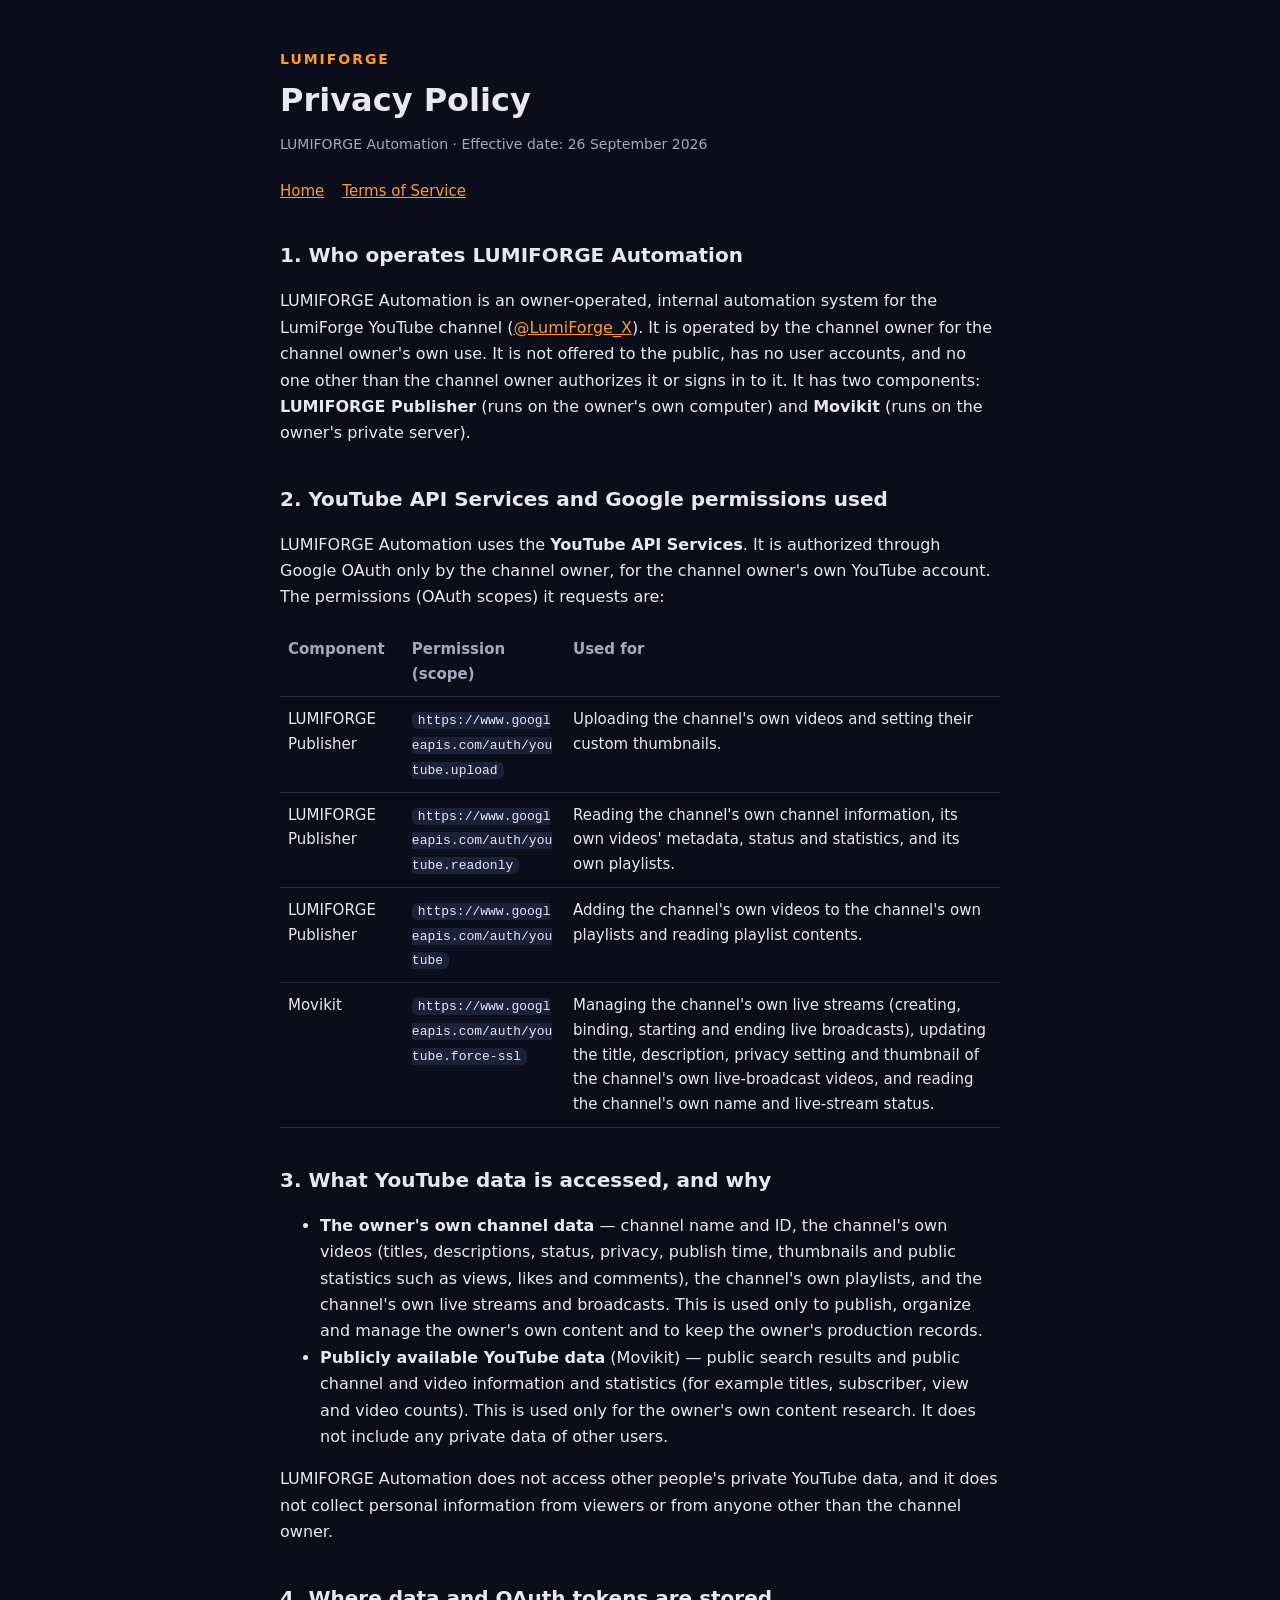
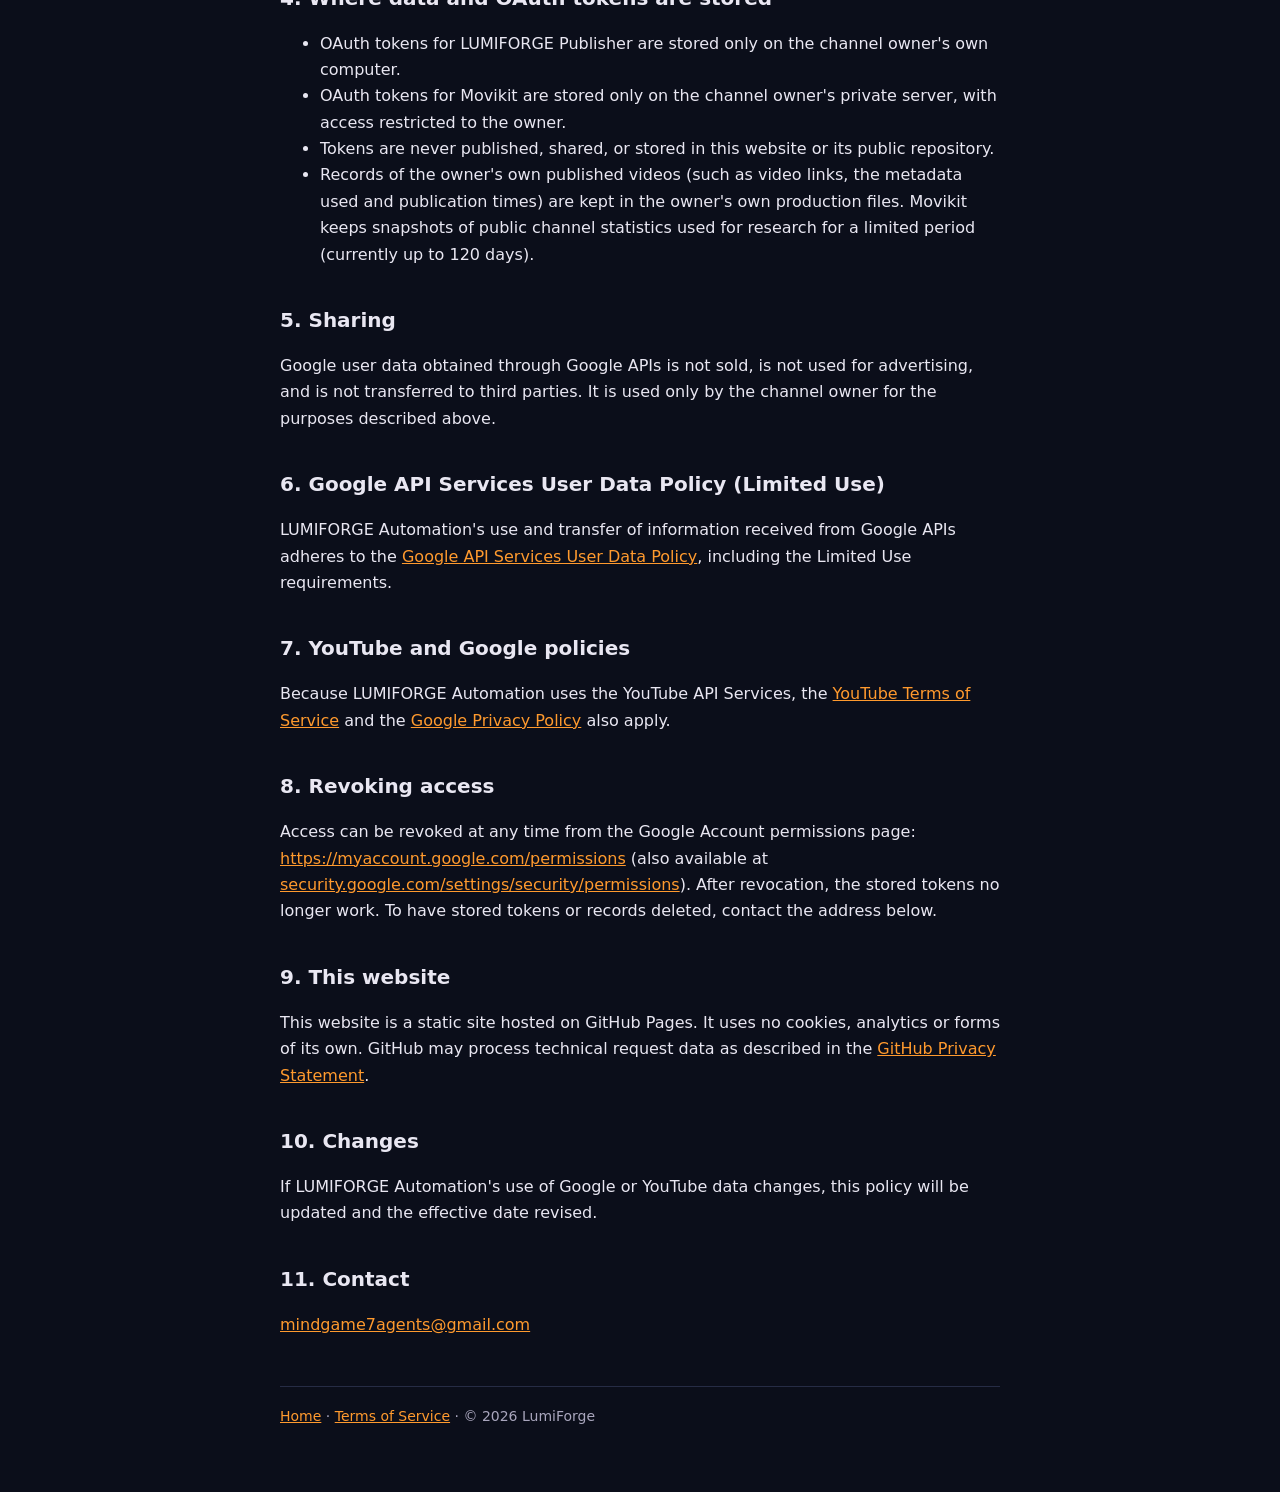
==== privacy.html @ c44c8391 "Add LUMIFORGE Automation homepage, privacy policy and terms (GitHub Pages)" ====
<!doctype html>
<html lang="en">
<head>
<meta charset="utf-8">
<meta name="viewport" content="width=device-width, initial-scale=1">
<title>Privacy Policy — LUMIFORGE Automation</title>
<link rel="stylesheet" href="assets/style.css">
</head>
<body>
<div class="wrap">
<header>
  <div class="brand"><a href="./" style="text-decoration:none;color:inherit">LUMIFORGE</a></div>
  <h1>Privacy Policy</h1>
  <p class="muted">LUMIFORGE Automation · Effective date: 26 September 2026</p>
  <nav><a href="./">Home</a><a href="terms.html">Terms of Service</a></nav>
</header>

<main>
<h2>1. Who operates LUMIFORGE Automation</h2>
<p>LUMIFORGE Automation is an owner-operated, internal automation system for the LumiForge YouTube channel
(<a href="https://www.youtube.com/@LumiForge_X">@LumiForge_X</a>). It is operated by the channel owner for the channel
owner's own use. It is not offered to the public, has no user accounts, and no one other than the channel owner
authorizes it or signs in to it. It has two components: <strong>LUMIFORGE Publisher</strong> (runs on the owner's own
computer) and <strong>Movikit</strong> (runs on the owner's private server).</p>

<h2>2. YouTube API Services and Google permissions used</h2>
<p>LUMIFORGE Automation uses the <strong>YouTube API Services</strong>. It is authorized through Google OAuth only by
the channel owner, for the channel owner's own YouTube account. The permissions (OAuth scopes) it requests are:</p>
<table>
<tr><th>Component</th><th>Permission (scope)</th><th>Used for</th></tr>
<tr><td>LUMIFORGE Publisher</td><td><code>https://www.googleapis.com/auth/youtube.upload</code></td>
<td>Uploading the channel's own videos and setting their custom thumbnails.</td></tr>
<tr><td>LUMIFORGE Publisher</td><td><code>https://www.googleapis.com/auth/youtube.readonly</code></td>
<td>Reading the channel's own channel information, its own videos' metadata, status and statistics, and its own playlists.</td></tr>
<tr><td>LUMIFORGE Publisher</td><td><code>https://www.googleapis.com/auth/youtube</code></td>
<td>Adding the channel's own videos to the channel's own playlists and reading playlist contents.</td></tr>
<tr><td>Movikit</td><td><code>https://www.googleapis.com/auth/youtube.force-ssl</code></td>
<td>Managing the channel's own live streams (creating, binding, starting and ending live broadcasts), updating the
title, description, privacy setting and thumbnail of the channel's own live-broadcast videos, and reading the
channel's own name and live-stream status.</td></tr>
</table>

<h2>3. What YouTube data is accessed, and why</h2>
<ul>
<li><strong>The owner's own channel data</strong> — channel name and ID, the channel's own videos (titles,
descriptions, status, privacy, publish time, thumbnails and public statistics such as views, likes and comments),
the channel's own playlists, and the channel's own live streams and broadcasts. This is used only to publish,
organize and manage the owner's own content and to keep the owner's production records.</li>
<li><strong>Publicly available YouTube data</strong> (Movikit) — public search results and public channel and video
information and statistics (for example titles, subscriber, view and video counts). This is used only for the
owner's own content research. It does not include any private data of other users.</li>
</ul>
<p>LUMIFORGE Automation does not access other people's private YouTube data, and it does not collect personal
information from viewers or from anyone other than the channel owner.</p>

<h2>4. Where data and OAuth tokens are stored</h2>
<ul>
<li>OAuth tokens for LUMIFORGE Publisher are stored only on the channel owner's own computer.</li>
<li>OAuth tokens for Movikit are stored only on the channel owner's private server, with access restricted to the owner.</li>
<li>Tokens are never published, shared, or stored in this website or its public repository.</li>
<li>Records of the owner's own published videos (such as video links, the metadata used and publication times) are kept
in the owner's own production files. Movikit keeps snapshots of public channel statistics used for research for a
limited period (currently up to 120 days).</li>
</ul>

<h2>5. Sharing</h2>
<p>Google user data obtained through Google APIs is not sold, is not used for advertising, and is not transferred to
third parties. It is used only by the channel owner for the purposes described above.</p>

<h2>6. Google API Services User Data Policy (Limited Use)</h2>
<p>LUMIFORGE Automation's use and transfer of information received from Google APIs adheres to the
<a href="https://developers.google.com/terms/api-services-user-data-policy">Google API Services User Data Policy</a>,
including the Limited Use requirements.</p>

<h2>7. YouTube and Google policies</h2>
<p>Because LUMIFORGE Automation uses the YouTube API Services, the
<a href="https://www.youtube.com/t/terms">YouTube Terms of Service</a> and the
<a href="https://policies.google.com/privacy">Google Privacy Policy</a> also apply.</p>

<h2>8. Revoking access</h2>
<p>Access can be revoked at any time from the Google Account permissions page:
<a href="https://myaccount.google.com/permissions">https://myaccount.google.com/permissions</a>
(also available at <a href="https://security.google.com/settings/security/permissions">security.google.com/settings/security/permissions</a>).
After revocation, the stored tokens no longer work. To have stored tokens or records deleted, contact the address below.</p>

<h2>9. This website</h2>
<p>This website is a static site hosted on GitHub Pages. It uses no cookies, analytics or forms of its own. GitHub may
process technical request data as described in the
<a href="https://docs.github.com/en/site-policy/privacy-policies/github-general-privacy-statement">GitHub Privacy Statement</a>.</p>

<h2>10. Changes</h2>
<p>If LUMIFORGE Automation's use of Google or YouTube data changes, this policy will be updated and the effective date revised.</p>

<h2>11. Contact</h2>
<p><a href="mailto:mindgame7agents@gmail.com">mindgame7agents@gmail.com</a></p>
</main>

<footer class="muted"><a href="./">Home</a> · <a href="terms.html">Terms of Service</a> · © 2026 LumiForge</footer>
</div>
</body>
</html>
---- assets/style.css ----
:root { --bg: #0b0e1a; --panel: #121729; --text: #e9e7f2; --muted: #a9a6bd; --accent: #ff9a2e; --line: #262c45; }
* { box-sizing: border-box; }
html { -webkit-text-size-adjust: 100%; }
body { margin: 0; background: var(--bg); color: var(--text);
  font: 16px/1.65 system-ui, -apple-system, "Segoe UI", Roboto, "Noto Sans KR", sans-serif; }
.wrap { max-width: 760px; margin: 0 auto; padding: 48px 20px 64px; }
header .brand { font-weight: 800; letter-spacing: .14em; font-size: 14px; color: var(--accent); }
h1 { font-size: 32px; line-height: 1.2; margin: 10px 0 8px; }
h2 { font-size: 20px; margin: 36px 0 8px; }
p, li { color: var(--text); }
.muted { color: var(--muted); font-size: 14px; }
a { color: var(--accent); }
nav { display: flex; gap: 18px; flex-wrap: wrap; margin: 22px 0 8px; font-size: 15px; }
.card { background: var(--panel); border: 1px solid var(--line); border-radius: 12px; padding: 18px 20px; margin: 16px 0; }
table { width: 100%; border-collapse: collapse; font-size: 15px; }
th, td { text-align: left; vertical-align: top; padding: 10px 8px; border-bottom: 1px solid var(--line); }
th { color: var(--muted); font-weight: 600; }
code { font-size: 13px; background: #1b2138; padding: 1px 6px; border-radius: 6px; word-break: break-all; }
footer { margin-top: 48px; padding-top: 18px; border-top: 1px solid var(--line); }
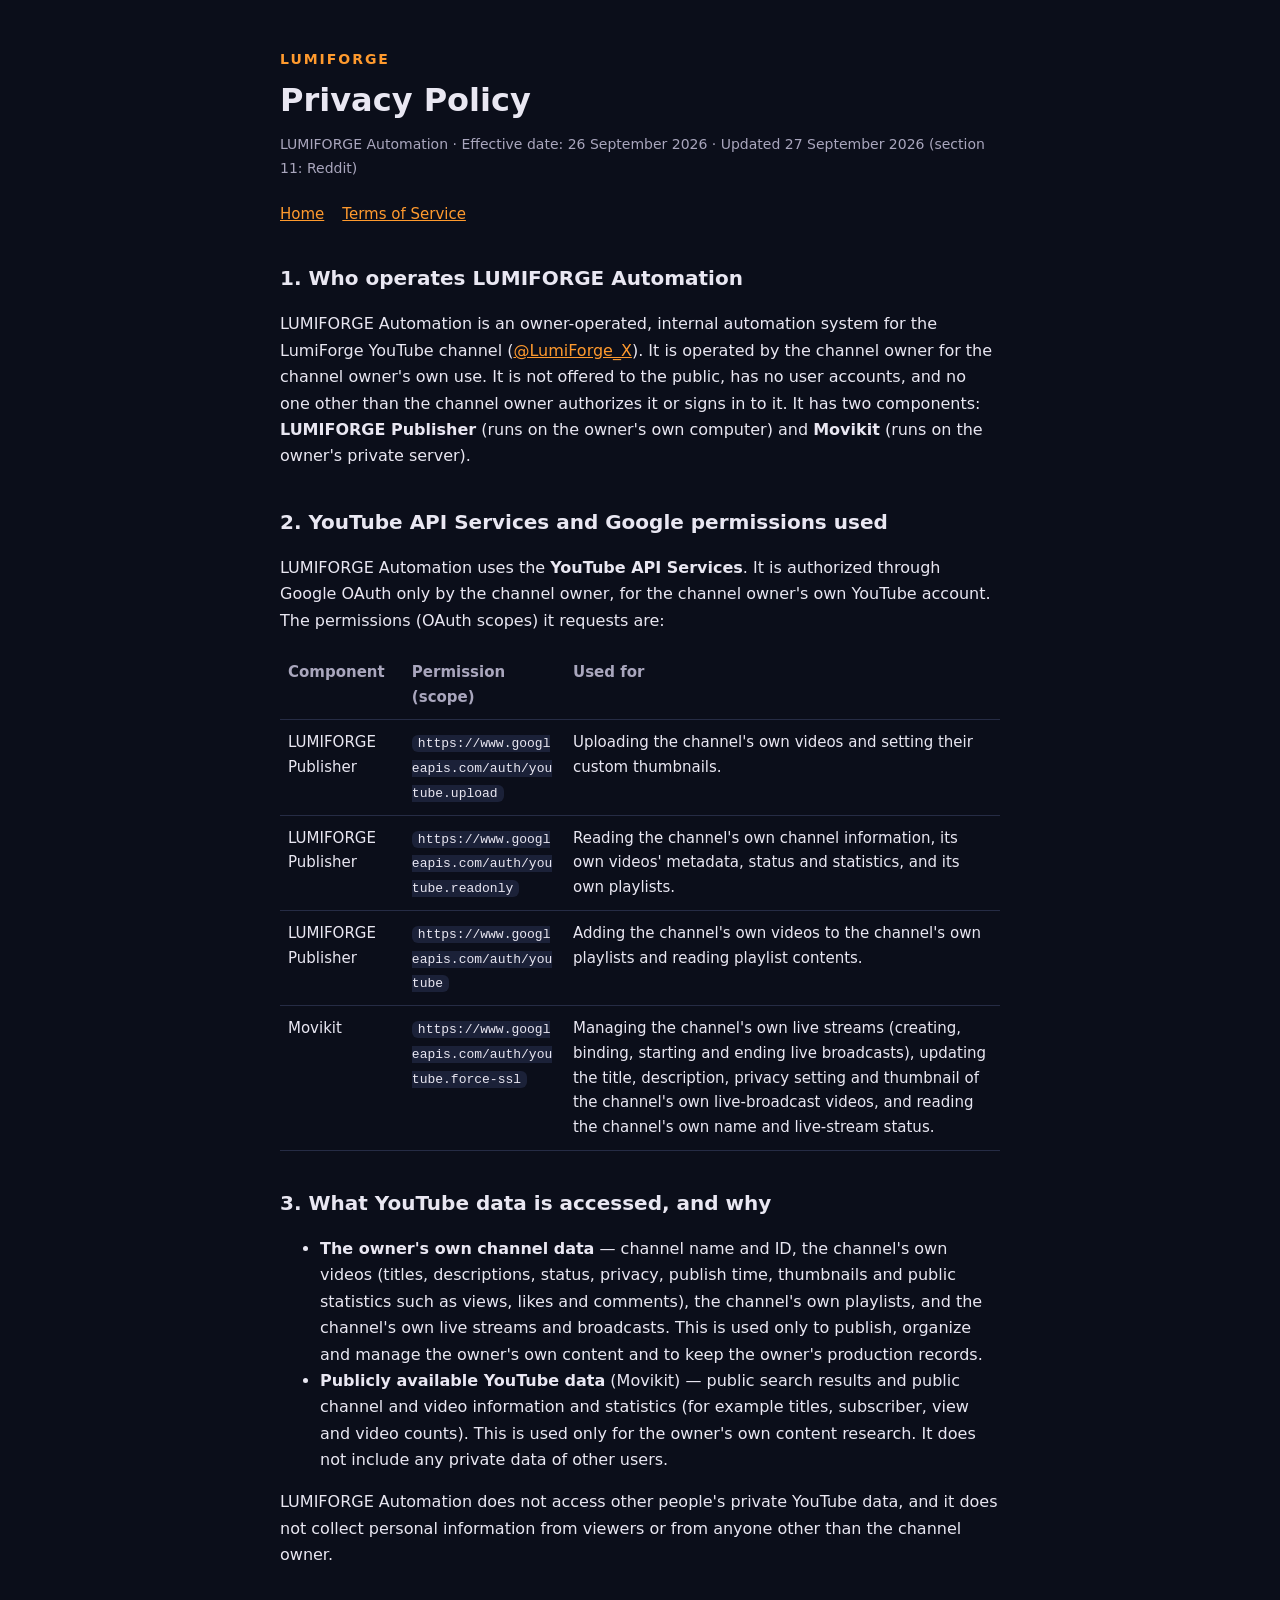
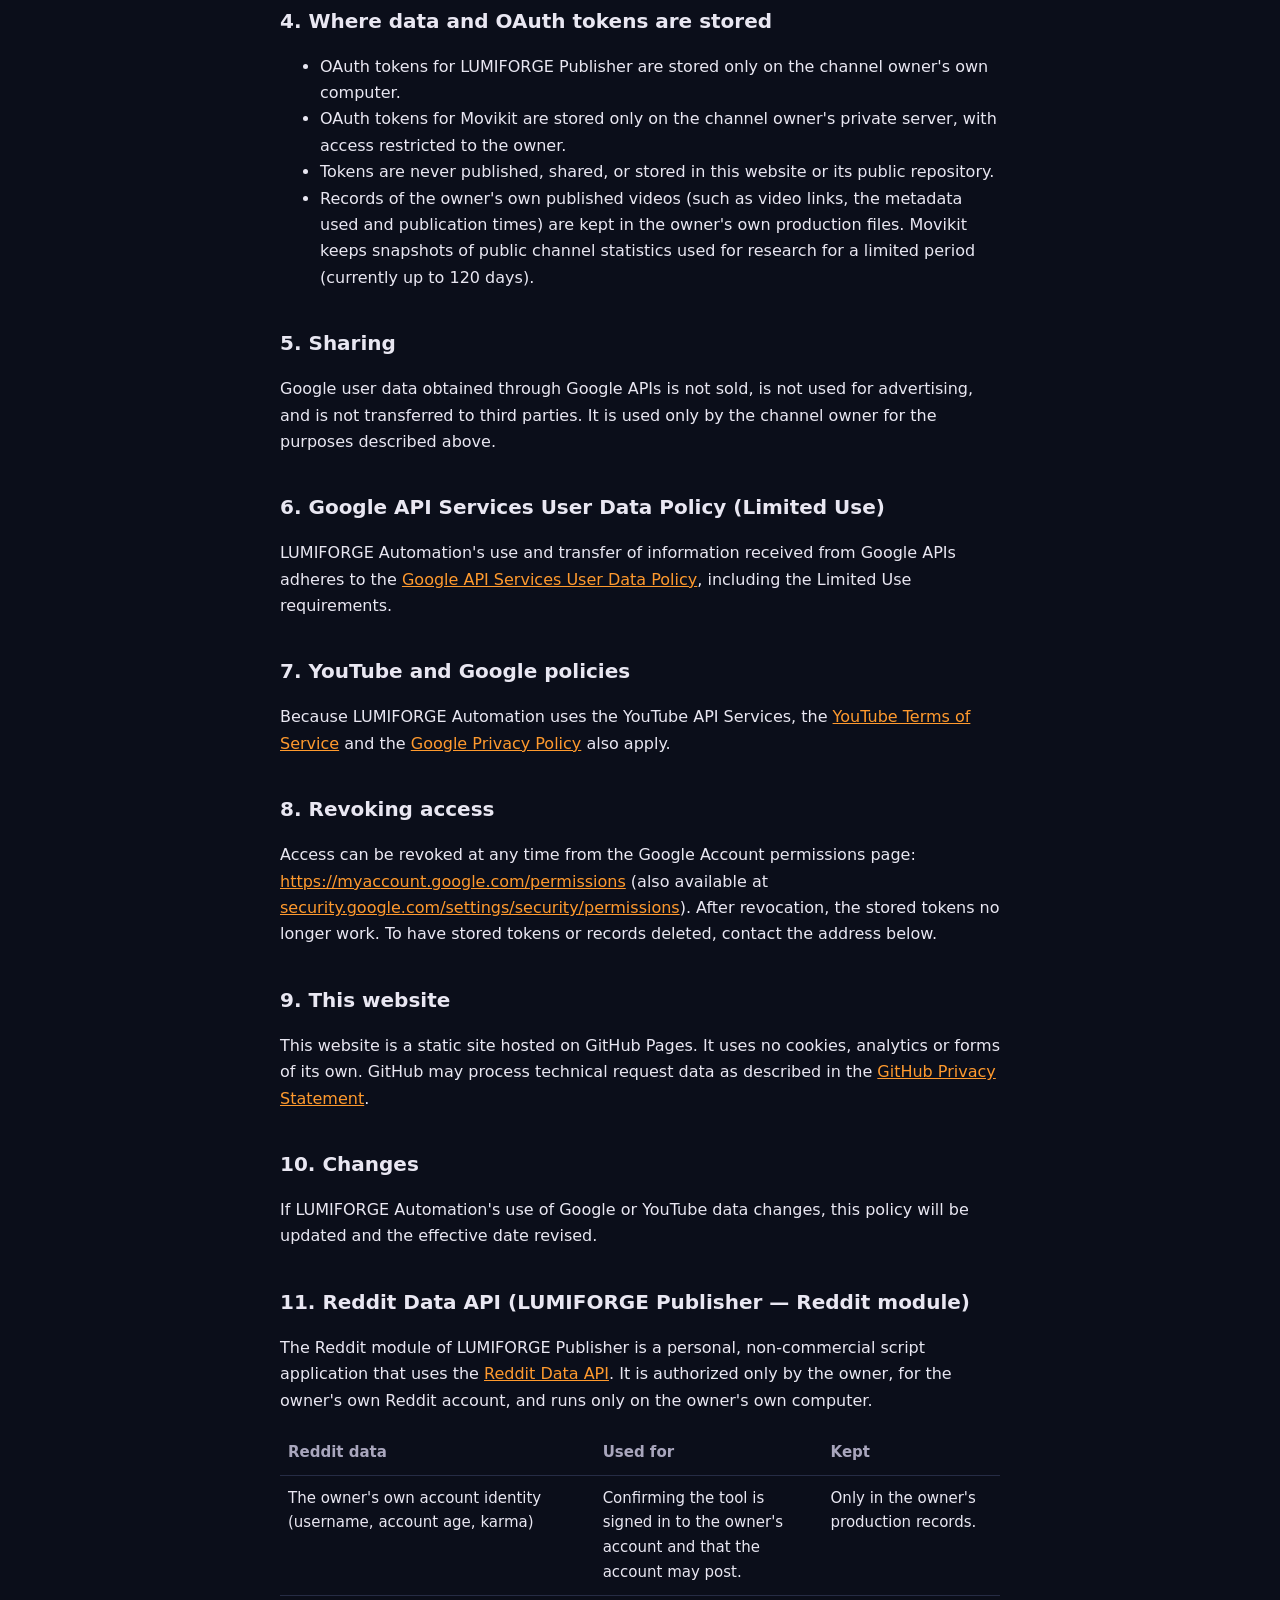
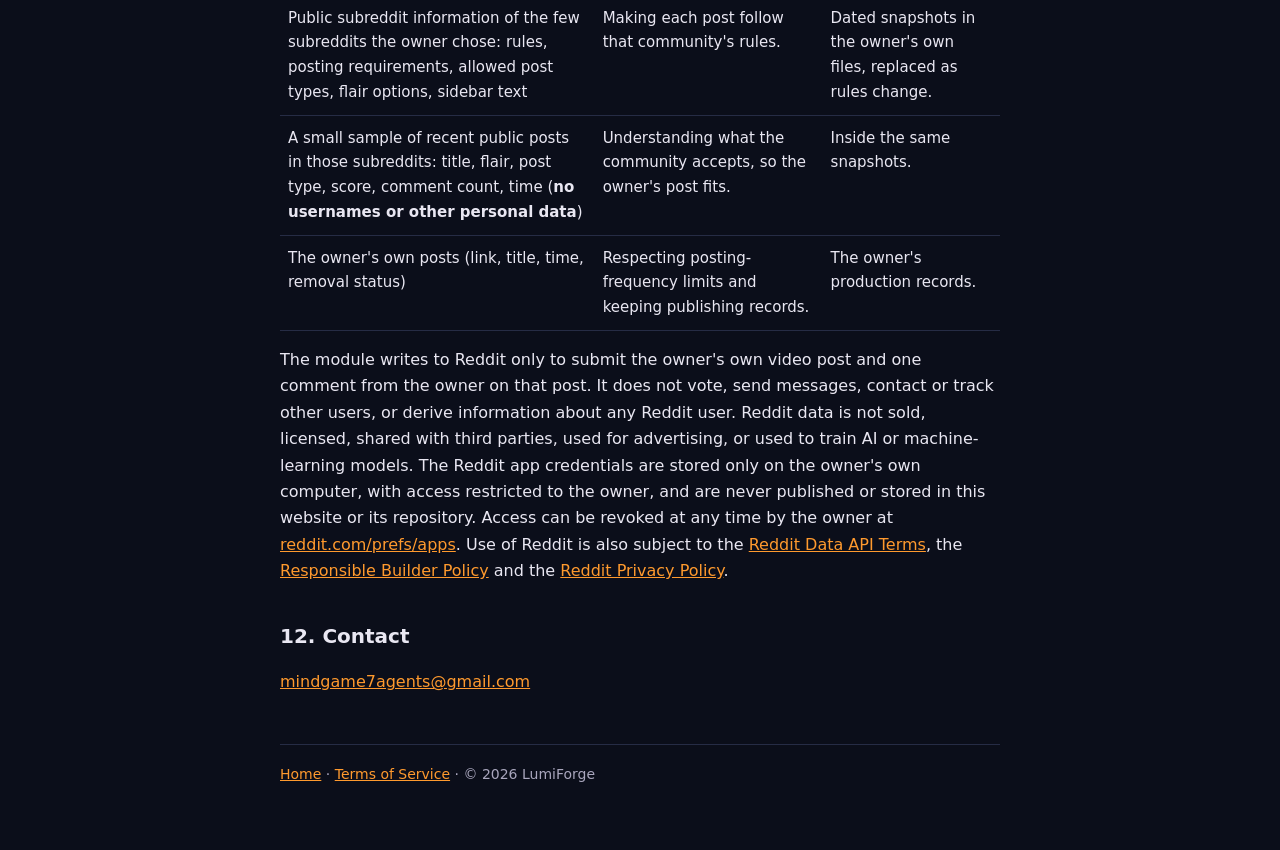
==== commit 339ccbab: "Describe the Reddit module (Reddit Data API) on homepage, privacy policy and terms Co-Authored-By: C" ====
--- a/privacy.html
+++ b/privacy.html
@@ -11,7 +11,7 @@
 <header>
   <div class="brand"><a href="./" style="text-decoration:none;color:inherit">LUMIFORGE</a></div>
   <h1>Privacy Policy</h1>
-  <p class="muted">LUMIFORGE Automation · Effective date: 26 September 2026</p>
+  <p class="muted">LUMIFORGE Automation · Effective date: 26 September 2026 · Updated 27 September 2026 (section 11: Reddit)</p>
   <nav><a href="./">Home</a><a href="terms.html">Terms of Service</a></nav>
 </header>
 
@@ -91,7 +91,34 @@
 <h2>10. Changes</h2>
 <p>If LUMIFORGE Automation's use of Google or YouTube data changes, this policy will be updated and the effective date revised.</p>
 
-<h2>11. Contact</h2>
+<h2 id="reddit">11. Reddit Data API (LUMIFORGE Publisher — Reddit module)</h2>
+<p>The Reddit module of LUMIFORGE Publisher is a personal, non-commercial script application that uses the
+<a href="https://redditinc.com/policies/data-api-terms">Reddit Data API</a>. It is authorized only by the owner, for the
+owner's own Reddit account, and runs only on the owner's own computer.</p>
+<table>
+<tr><th>Reddit data</th><th>Used for</th><th>Kept</th></tr>
+<tr><td>The owner's own account identity (username, account age, karma)</td><td>Confirming the tool is signed in to the
+owner's account and that the account may post.</td><td>Only in the owner's production records.</td></tr>
+<tr><td>Public subreddit information of the few subreddits the owner chose: rules, posting requirements, allowed post
+types, flair options, sidebar text</td><td>Making each post follow that community's rules.</td><td>Dated snapshots in the owner's
+own files, replaced as rules change.</td></tr>
+<tr><td>A small sample of recent public posts in those subreddits: title, flair, post type, score, comment count, time
+(<strong>no usernames or other personal data</strong>)</td><td>Understanding what the community accepts, so the owner's post fits.</td>
+<td>Inside the same snapshots.</td></tr>
+<tr><td>The owner's own posts (link, title, time, removal status)</td><td>Respecting posting-frequency limits and keeping publishing
+records.</td><td>The owner's production records.</td></tr>
+</table>
+<p>The module writes to Reddit only to submit the owner's own video post and one comment from the owner on that post.
+It does not vote, send messages, contact or track other users, or derive information about any Reddit user.
+Reddit data is not sold, licensed, shared with third parties, used for advertising, or used to train AI or
+machine-learning models. The Reddit app credentials are stored only on the owner's own computer, with access restricted
+to the owner, and are never published or stored in this website or its repository. Access can be revoked at any time by
+the owner at <a href="https://www.reddit.com/prefs/apps">reddit.com/prefs/apps</a>. Use of Reddit is also subject to the
+<a href="https://redditinc.com/policies/data-api-terms">Reddit Data API Terms</a>, the
+<a href="https://support.reddithelp.com/hc/en-us/articles/42728983564564-Responsible-Builder-Policy">Responsible Builder Policy</a>
+and the <a href="https://www.reddit.com/policies/privacy-policy">Reddit Privacy Policy</a>.</p>
+
+<h2>12. Contact</h2>
 <p><a href="mailto:mindgame7agents@gmail.com">mindgame7agents@gmail.com</a></p>
 </main>
 
